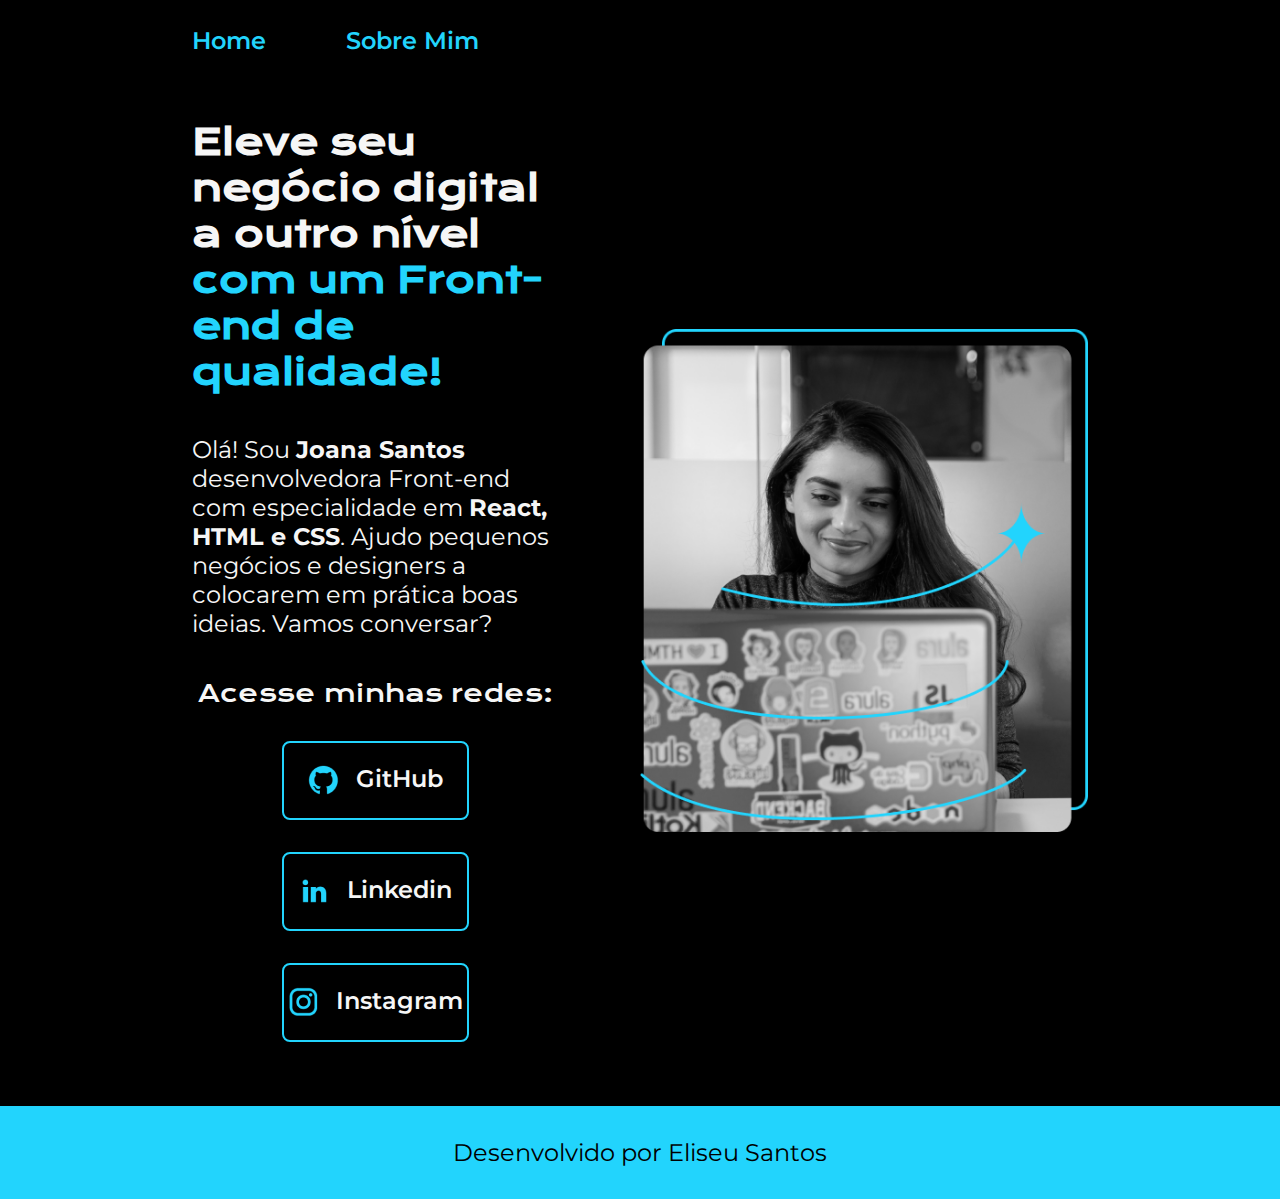
==== index.html @ 431b0285 "Add files via upload" ====
<!DOCTYPE html>
<html lang="en">
<head>
    <meta charset="UTF-8">
    <meta name="viewport" content="width=device-width, initial-scale=1.0">
    <title>Protfolio</title>
    <link rel="stylesheet" href="./styles/style.css"
</head>
<body>
    <header class="cabecalho">
        <nav class="cabecalho__menu">
            <a class="cabecalho__menu__link" href="index.html">Home</a>
            <a class="cabecalho__menu__link" href="about.html">Sobre Mim</a>
        </nav>
    </header>
    <main class="apresentacao">

        <section class="apresentacao__conteudo">
            <h1 class="apresentacao__conteudo__titulo">Eleve seu negócio digital a outro nível <strong class="titulo-destaque">com um Front-end de qualidade!</strong></h1>
            <p class="apresentacao__conteudo__texto">
                Olá! Sou <strong class="mudar"></strong> desenvolvedora Front-end com especialidade em <strong>React, HTML e CSS</strong>. Ajudo pequenos negócios e designers a colocarem em prática boas ideias. Vamos conversar?
            </p>

            <div class="apresentacao__links">
                <h2 class="apresentacao__links__subtitulo">Acesse minhas redes: </h2>

                <a class="apresentacao__links__navegacao" href="https://github.com/eliseufesantos">
                    <img src="./assets/github.png" alt="Ícone do GitHub">
                    GitHub
                </a>

                <a class="apresentacao__links__navegacao" href="https://linkedin.com/in/eliseu-fesantos">
                    <img src="./assets/linkedin.png" alt="Ícone do LinkedIn">
                    Linkedin
                </a>

                <a class="apresentacao__links__navegacao" href="https://instagram.com/_.eliseu" >
                    <img src="./assets/instagram.png" alt="Ícone do Instagram">
                    Instagram
                </a>
            </div>
        </section>

        <img class="apresentacao__imagem" src="./assets/imagem.png" alt="Foto do Eliseu Santos programando">

    </main>
    <footer class="rodape">
        <p>Desenvolvido por Eliseu Santos</p>
    </footer>
</body>
</html>
---- styles/style.css ----
@import url('https://fonts.googleapis.com/css2?family=Krona+One&family=Montserrat:wght@400;600&display=swap');

:root {
    --cor-primeria: #000000;
    --cor-secundaria: #f6f6f6;
    --cor-terciaria: #22D4FD;
    --cor-hover: #272727;

    --fonte-primaria: 'Krona One', sans-serif;
    --fonte-secundaria: 'Montserrat', sans-serif;
} 

* {
    margin: 0;
    padding: 0;
}

body {
    box-sizing: border-box;
    background-color: var(--cor-primeria);
    color: var(--cor-secundaria);
}

.cabecalho {
    padding: 2% 0% 0% 15%;
}

.cabecalho__menu {
    display: flex;
    gap: 80px;
}
.cabecalho__menu__link {
    font-family: var(--fonte-secundaria);
    font-size: 1.5rem;
    font-weight: 600;
    color: var(--cor-terciaria);
    text-decoration:none;
}

.apresentacao {
    padding: 5% 15%;
    display: flex;
    align-items: center;
    justify-content: space-between;
    gap: 82px;
}

.apresentacao__conteudo {
    width: 50%;
    display: flex;
    flex-direction: column;
    gap: 40px;
}

.apresentacao__conteudo__titulo {
    font-size: 2.25rem;
    font-family: var(--fonte-primaria);
}

.titulo-destaque {
    color: var(--cor-terciaria);
}

.apresentacao__conteudo__texto {
    font-size: 1.5rem;
    font-family: var(--fonte-secundaria);
}

.mudar:before {
    content: "Joana Santos";
}

.mudar:hover:before {
    font-size: 2.5rem;
    color: red;
    transition: 0.3s;
    content: "Eliseu Santos";
}


.apresentacao__links {
    display: flex;
    flex-direction: column;
    justify-content: space-between;
    align-items: center;
    gap: 32px;
    
}

.apresentacao__links__subtitulo {
    font-family: var(--fonte-primaria);
    font-weight: 400;
    font-size: 1.5rem;
}

.apresentacao__links__navegacao {
    display: flex;
    justify-content: center;
    gap: 16px;

    border: 2px solid var(--cor-terciaria);
    width: 50%;
    border-radius: 8px;
    padding: 21.5px 0px;

    text-decoration: none;
    text-align: center;
    color: var(--cor-secundaria);
    font-family: var(--fonte-secundaria);
    font-size: 1.5rem;
    font-weight: 600;
}

.apresentacao__links__navegacao:hover {
    background-color: var(--cor-hover);
}

.apresentacao__imagem {
    width: 50%;
}

.rodape {
    
    background-color: var(--cor-terciaria);
    padding: 2.5%;


    color: var(--cor-primeria);
    text-align: center;
    font-family: var(--fonte-secundaria);
    font-size: 1.5rem;
    font-weight: 400;
}

@media (max-width: 1200px) {

    .cabecalho {
        padding: 10%;
    }

    .cabecalho__menu {
        justify-content: center;
    }

    .apresentacao {
        flex-direction: column-reverse;
        padding: 5%;
    }

    .apresentacao__conteudo {
        width: auto;
    }
}
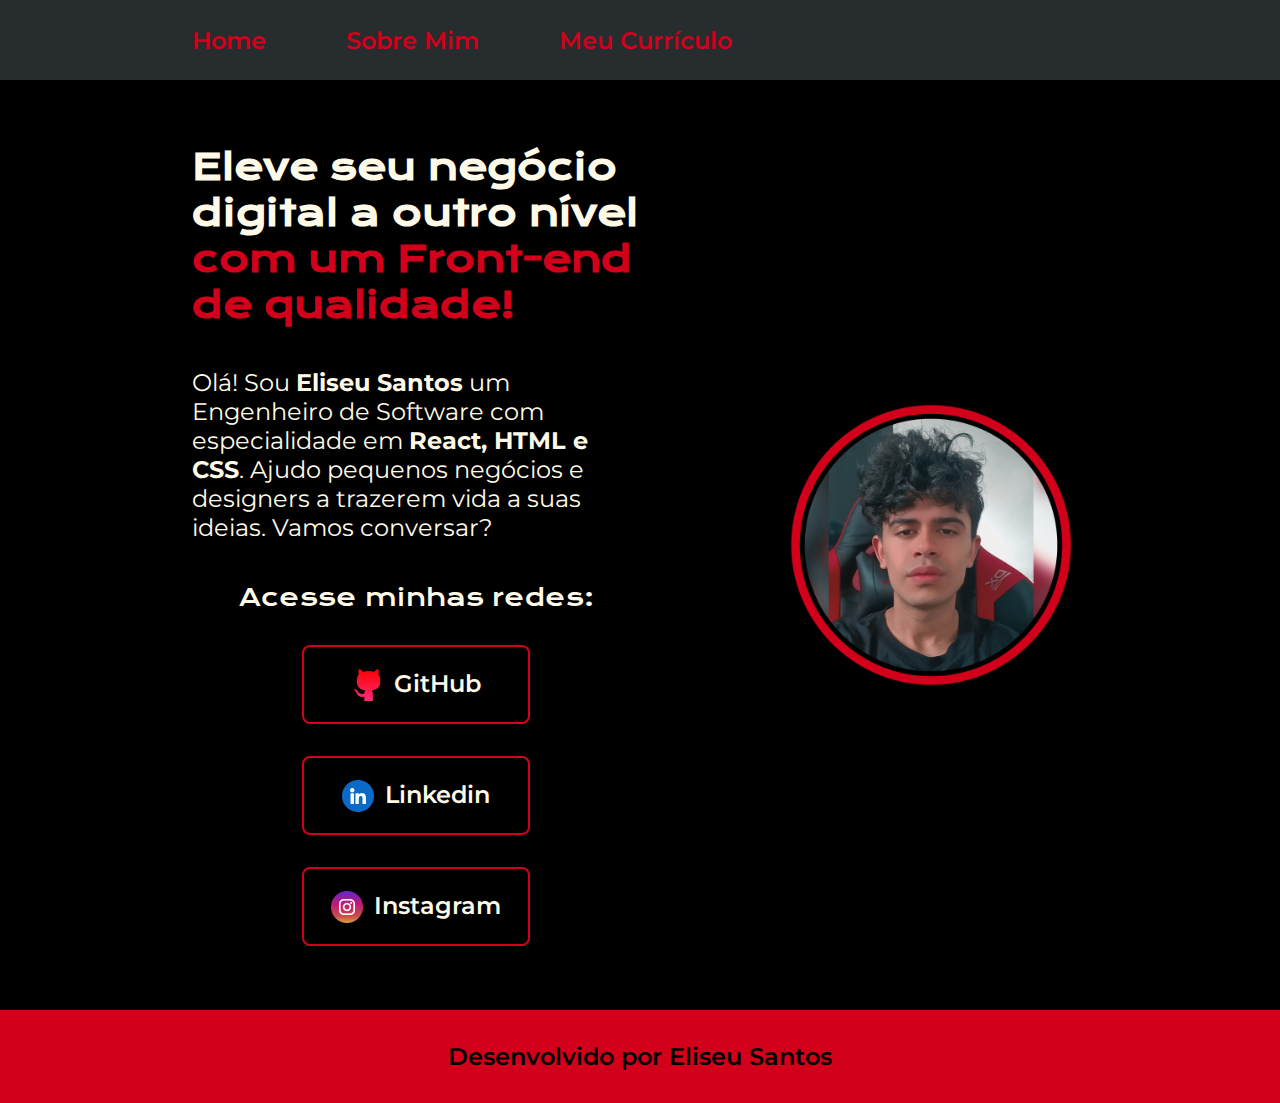
==== commit b0b18c00: "Add files via upload" ====
--- a/index.html
+++ b/index.html
@@ -1,51 +1,61 @@
 <!DOCTYPE html>
-<html lang="en">
+<html lang="pt-br">
+
 <head>
     <meta charset="UTF-8">
     <meta name="viewport" content="width=device-width, initial-scale=1.0">
     <title>Protfolio</title>
-    <link rel="stylesheet" href="./styles/style.css"
+    <link rel="stylesheet" href="./styles/style.css">
 </head>
+
 <body>
     <header class="cabecalho">
         <nav class="cabecalho__menu">
             <a class="cabecalho__menu__link" href="index.html">Home</a>
             <a class="cabecalho__menu__link" href="about.html">Sobre Mim</a>
+            <a class="cabecalho__menu__link" href="resume.html">Meu Currículo</a>
         </nav>
     </header>
     <main class="apresentacao">
 
         <section class="apresentacao__conteudo">
-            <h1 class="apresentacao__conteudo__titulo">Eleve seu negócio digital a outro nível <strong class="titulo-destaque">com um Front-end de qualidade!</strong></h1>
+            <h1 class="apresentacao__conteudo__titulo">Eleve seu negócio digital a outro nível <strong
+                    class="titulo-destaque">com um Front-end de qualidade!</strong></h1>
             <p class="apresentacao__conteudo__texto">
-                Olá! Sou <strong class="mudar"></strong> desenvolvedora Front-end com especialidade em <strong>React, HTML e CSS</strong>. Ajudo pequenos negócios e designers a colocarem em prática boas ideias. Vamos conversar?
+                Olá! Sou <strong>Eliseu Santos</strong> um Engenheiro de Software com especialidade em <strong>React,
+                    HTML e CSS</strong>. Ajudo pequenos negócios e designers a trazerem vida a suas ideias. Vamos
+                conversar?
             </p>
 
             <div class="apresentacao__links">
                 <h2 class="apresentacao__links__subtitulo">Acesse minhas redes: </h2>
 
                 <a class="apresentacao__links__navegacao" href="https://github.com/eliseufesantos">
-                    <img src="./assets/github.png" alt="Ícone do GitHub">
+                    <img class="apresentacao__links__navegacao__imagens" src="./assets/github.png"
+                        alt="Ícone do GitHub">
                     GitHub
                 </a>
 
                 <a class="apresentacao__links__navegacao" href="https://linkedin.com/in/eliseu-fesantos">
-                    <img src="./assets/linkedin.png" alt="Ícone do LinkedIn">
+                    <img class="apresentacao__links__navegacao__imagens" src="./assets/linkedin.png"
+                        alt="Ícone do LinkedIn">
                     Linkedin
                 </a>
 
-                <a class="apresentacao__links__navegacao" href="https://instagram.com/_.eliseu" >
-                    <img src="./assets/instagram.png" alt="Ícone do Instagram">
+                <a class="apresentacao__links__navegacao" href="https://instagram.com/_.eliseu">
+                    <img class="apresentacao__links__navegacao__imagens" src="./assets/instagram.png"
+                        alt="Ícone do Instagram">
                     Instagram
                 </a>
             </div>
         </section>
 
-        <img class="apresentacao__imagem" src="./assets/imagem.png" alt="Foto do Eliseu Santos programando">
+        <img class="apresentacao__imagem" src="./assets/imagem-eliseu.png" alt="Foto do Eliseu Santos programando">
 
     </main>
     <footer class="rodape">
         <p>Desenvolvido por Eliseu Santos</p>
     </footer>
 </body>
+
 </html>--- a/styles/style.css
+++ b/styles/style.css
@@ -2,8 +2,9 @@
 
 :root {
     --cor-primeria: #000000;
-    --cor-secundaria: #f6f6f6;
-    --cor-terciaria: #22D4FD;
+    --cor-secundaria: #FFFAE7;
+    --cor-terciaria: #D2001A;
+    --cor-cabecalho: #272c2f;
     --cor-hover: #272727;
 
     --fonte-primaria: 'Krona One', sans-serif;
@@ -16,13 +17,15 @@
 }
 
 body {
+
     box-sizing: border-box;
     background-color: var(--cor-primeria);
     color: var(--cor-secundaria);
 }
 
 .cabecalho {
-    padding: 2% 0% 0% 15%;
+    padding: 2% 0% 2% 15%; 
+    background-color: var(--cor-cabecalho);
 }
 
 .cabecalho__menu {
@@ -39,6 +42,15 @@
 
 .apresentacao {
     padding: 5% 15%;
+    display: flex;
+    align-items: center;
+    justify-content: space-between;
+    gap: 82px;
+
+}
+
+.apresentacao__about{
+    padding: 8% 15%;
     display: flex;
     align-items: center;
     justify-content: space-between;
@@ -66,17 +78,24 @@
     font-family: var(--fonte-secundaria);
 }
 
-.mudar:before {
-    content: "Joana Santos";
+.apresentacao__conteudo__curriculo {
+    display: flex;
+    flex-direction: column;
+    gap: 8px;
 }
 
-.mudar:hover:before {
-    font-size: 2.5rem;
-    color: red;
-    transition: 0.3s;
-    content: "Eliseu Santos";
+.apresentacao__conteudo__curriculo__titulo {
+    font-size: 1.7rem;
+    font-family: var(--fonte-secundaria);
+    font-weight: 600;
 }
 
+.apresentacao__conteudo__curriculo__lista {
+    font-size: 1.3rem;
+    font-family: var(--fonte-secundaria);
+    font-weight: 400;
+    list-style-type: none;
+}
 
 .apresentacao__links {
     display: flex;
@@ -96,7 +115,7 @@
 .apresentacao__links__navegacao {
     display: flex;
     justify-content: center;
-    gap: 16px;
+    gap: 5%;
 
     border: 2px solid var(--cor-terciaria);
     width: 50%;
@@ -115,10 +134,20 @@
     background-color: var(--cor-hover);
 }
 
+.apresentacao__links__navegacao__imagens {
+    width: 2rem;
+}
 .apresentacao__imagem {
-    width: 50%;
+    width: 35%;
 }
 
+.apresentacao__imagem__about {
+    width: 25%;
+}
+
+.apresentacao__imagem__resume{
+    width: 40%
+}
 .rodape {
     
     background-color: var(--cor-terciaria);
@@ -129,10 +158,14 @@
     text-align: center;
     font-family: var(--fonte-secundaria);
     font-size: 1.5rem;
-    font-weight: 400;
+    font-weight: 600;
 }
 
 @media (max-width: 1200px) {
+
+    .cabecalho__menu__link {
+        font-size: 1.2rem;
+    }
 
     .cabecalho {
         padding: 10%;
@@ -147,6 +180,15 @@
         padding: 5%;
     }
 
+    .apresentacao__about {
+        flex-direction: column;
+        padding: 5%;
+    }
+
+    .apresentacao__imagem__about {
+        width: 30%;
+    }
+
     .apresentacao__conteudo {
         width: auto;
     }
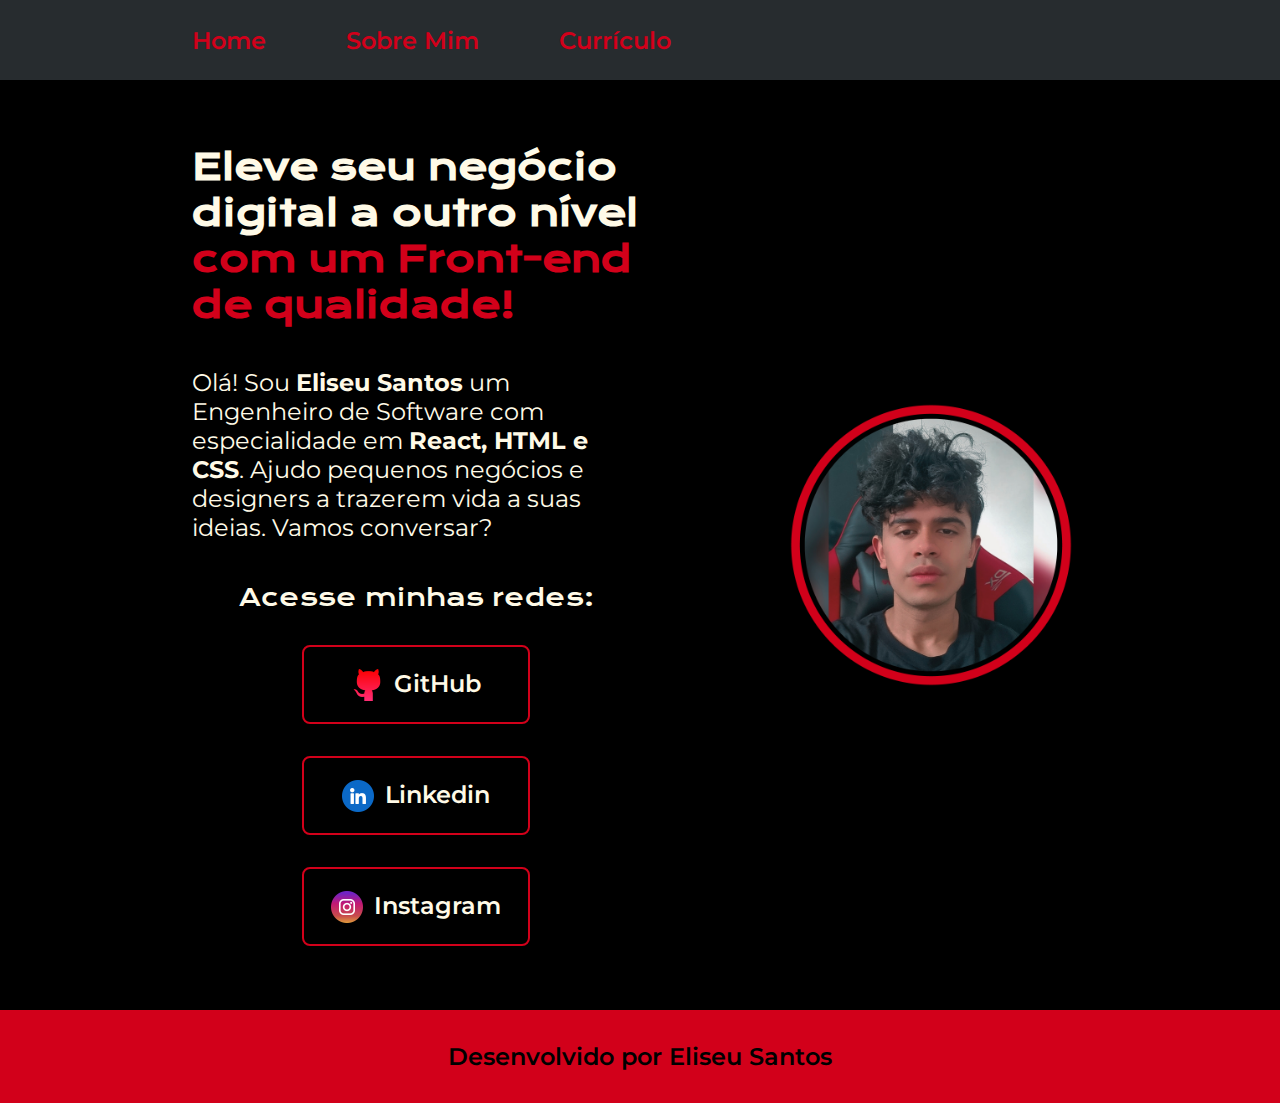
==== commit af5e67a6: "Add files via upload" ====
--- a/index.html
+++ b/index.html
@@ -13,7 +13,7 @@
         <nav class="cabecalho__menu">
             <a class="cabecalho__menu__link" href="index.html">Home</a>
             <a class="cabecalho__menu__link" href="about.html">Sobre Mim</a>
-            <a class="cabecalho__menu__link" href="resume.html">Meu Currículo</a>
+            <a class="cabecalho__menu__link" href="resume.html">Currículo</a>
         </nav>
     </header>
     <main class="apresentacao">
@@ -22,7 +22,8 @@
             <h1 class="apresentacao__conteudo__titulo">Eleve seu negócio digital a outro nível <strong
                     class="titulo-destaque">com um Front-end de qualidade!</strong></h1>
             <p class="apresentacao__conteudo__texto">
-                Olá! Sou <strong>Eliseu Santos</strong> um Engenheiro de Software com especialidade em <strong>React,
+                Olá! Sou <strong>Eliseu Santos</strong> um Engenheiro de Software com especialidade em
+                <strong>React,
                     HTML e CSS</strong>. Ajudo pequenos negócios e designers a trazerem vida a suas ideias. Vamos
                 conversar?
             </p>
@@ -49,10 +50,9 @@
                 </a>
             </div>
         </section>
+        <img class="apresentacao__imagem" src="./assets/imagem-eliseu.png" alt="Foto do Eliseu Santos programando">
+    </main>
 
-        <img class="apresentacao__imagem" src="./assets/imagem-eliseu.png" alt="Foto do Eliseu Santos programando">
-
-    </main>
     <footer class="rodape">
         <p>Desenvolvido por Eliseu Santos</p>
     </footer>
--- a/styles/style.css
+++ b/styles/style.css
@@ -9,7 +9,7 @@
 
     --fonte-primaria: 'Krona One', sans-serif;
     --fonte-secundaria: 'Montserrat', sans-serif;
-} 
+}
 
 * {
     margin: 0;
@@ -24,7 +24,7 @@
 }
 
 .cabecalho {
-    padding: 2% 0% 2% 15%; 
+    padding: 2% 0% 2% 15%;
     background-color: var(--cor-cabecalho);
 }
 
@@ -32,12 +32,13 @@
     display: flex;
     gap: 80px;
 }
+
 .cabecalho__menu__link {
     font-family: var(--fonte-secundaria);
     font-size: 1.5rem;
     font-weight: 600;
     color: var(--cor-terciaria);
-    text-decoration:none;
+    text-decoration: none;
 }
 
 .apresentacao {
@@ -49,7 +50,7 @@
 
 }
 
-.apresentacao__about{
+.apresentacao__about {
     padding: 8% 15%;
     display: flex;
     align-items: center;
@@ -103,7 +104,7 @@
     justify-content: space-between;
     align-items: center;
     gap: 32px;
-    
+
 }
 
 .apresentacao__links__subtitulo {
@@ -137,6 +138,7 @@
 .apresentacao__links__navegacao__imagens {
     width: 2rem;
 }
+
 .apresentacao__imagem {
     width: 35%;
 }
@@ -145,11 +147,12 @@
     width: 25%;
 }
 
-.apresentacao__imagem__resume{
+.apresentacao__imagem__resume {
     width: 40%
 }
+
 .rodape {
-    
+
     background-color: var(--cor-terciaria);
     padding: 2.5%;
 
@@ -164,32 +167,65 @@
 @media (max-width: 1200px) {
 
     .cabecalho__menu__link {
-        font-size: 1.2rem;
+        font-size: 1rem;
     }
 
     .cabecalho {
-        padding: 10%;
+        padding: 8%;
     }
 
     .cabecalho__menu {
         justify-content: center;
+        align-items: center;
+        text-align: center;
     }
 
     .apresentacao {
         flex-direction: column-reverse;
-        padding: 5%;
+        padding: 10%;
+        gap: 50px;
+    }
+
+    .apresentacao__conteudo {
+        width: auto;
+    }
+
+    .apresentacao__conteudo__titulo {
+        font-size: 1.8rem;
     }
 
     .apresentacao__about {
         flex-direction: column;
         padding: 5%;
+        padding: 10%;
+    }
+
+    .apresentacao__conteudo__texto {
+        font-size: 1.2rem;
+    }
+
+    .apresentacao__links__navegacao {
+        font-size: 1.2rem;
+    }
+
+    .apresentacao__links__navegacao__imagens {
+        width: 1.5rem;
+    }
+
+    .apresentacao__imagem {
+        width: 10rem;
     }
 
     .apresentacao__imagem__about {
-        width: 30%;
-    }
-
-    .apresentacao__conteudo {
-        width: auto;
+        width: 12.5rem;
+    }
+
+    .apresentacao__imagem__resume {
+        width: 18.75rem;
+    }
+
+    .rodape {
+        font-size: 1rem;
+        padding: 8%;
     }
 }